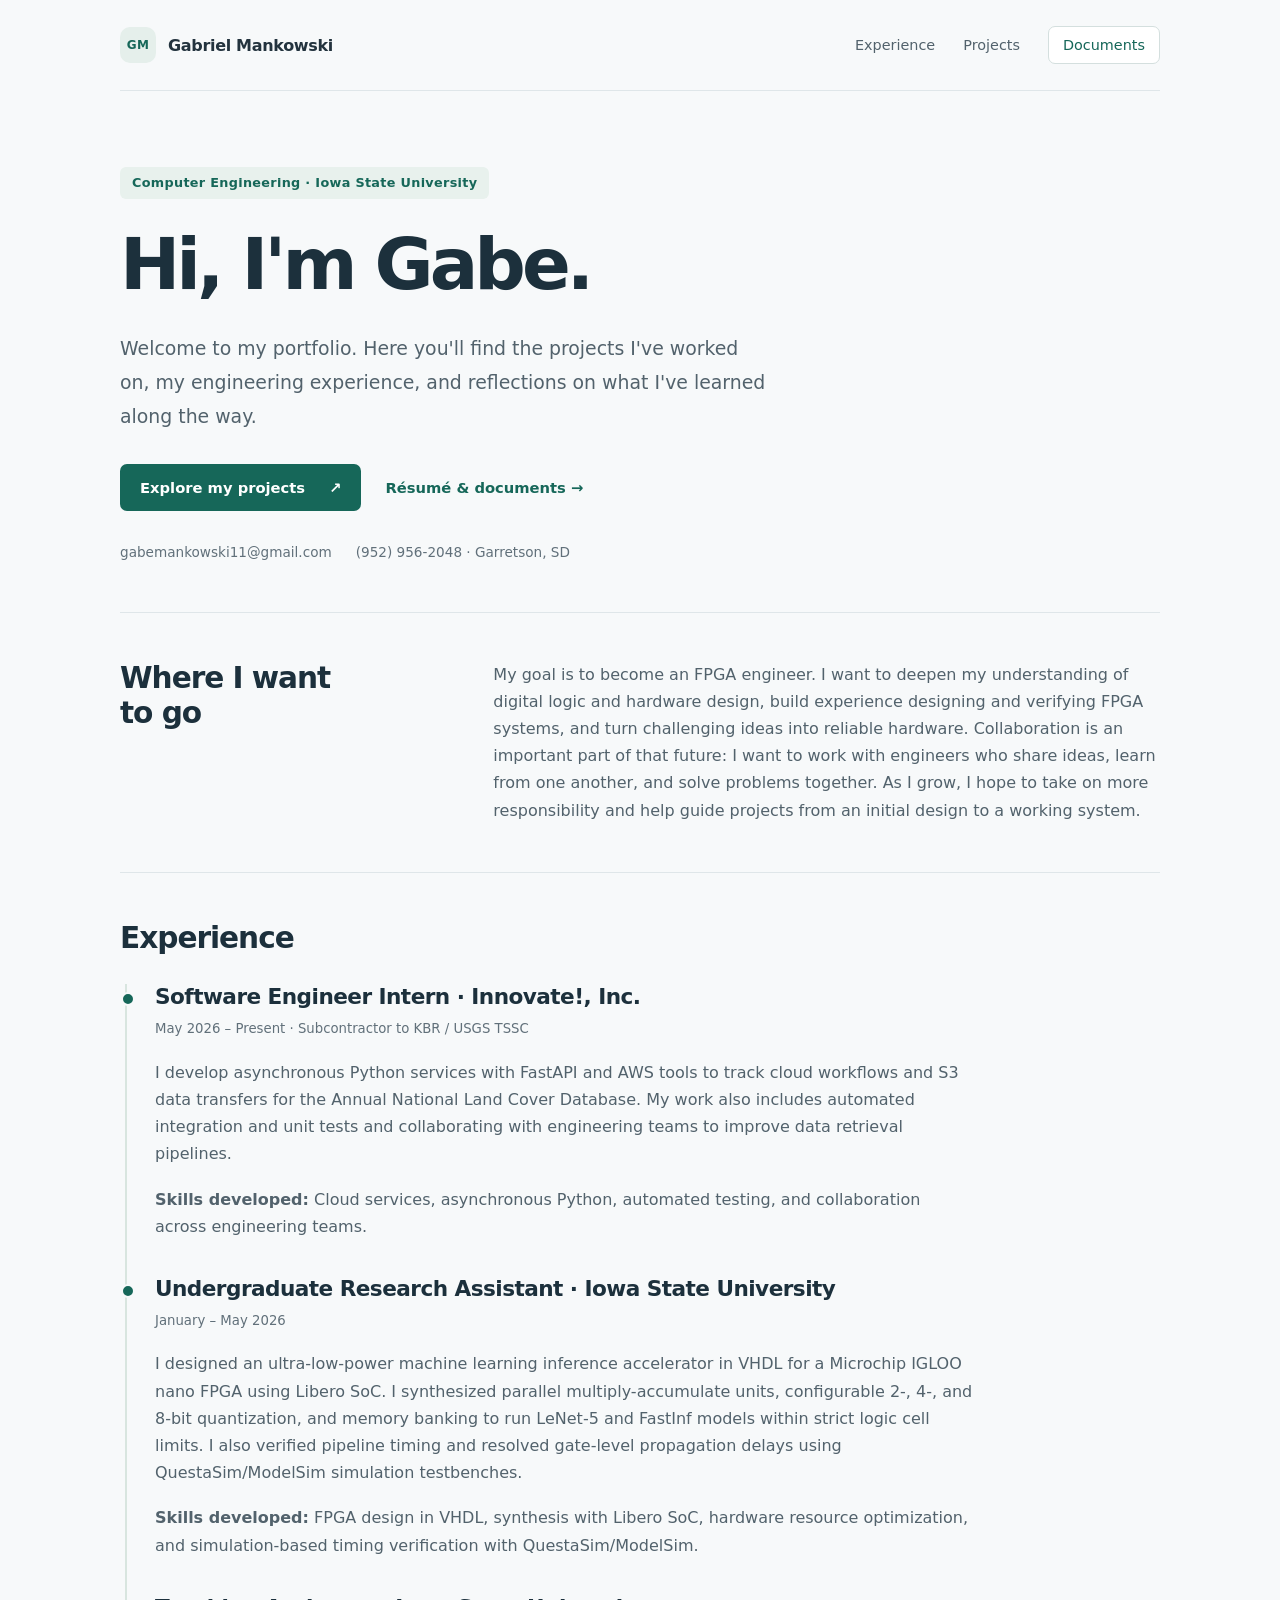
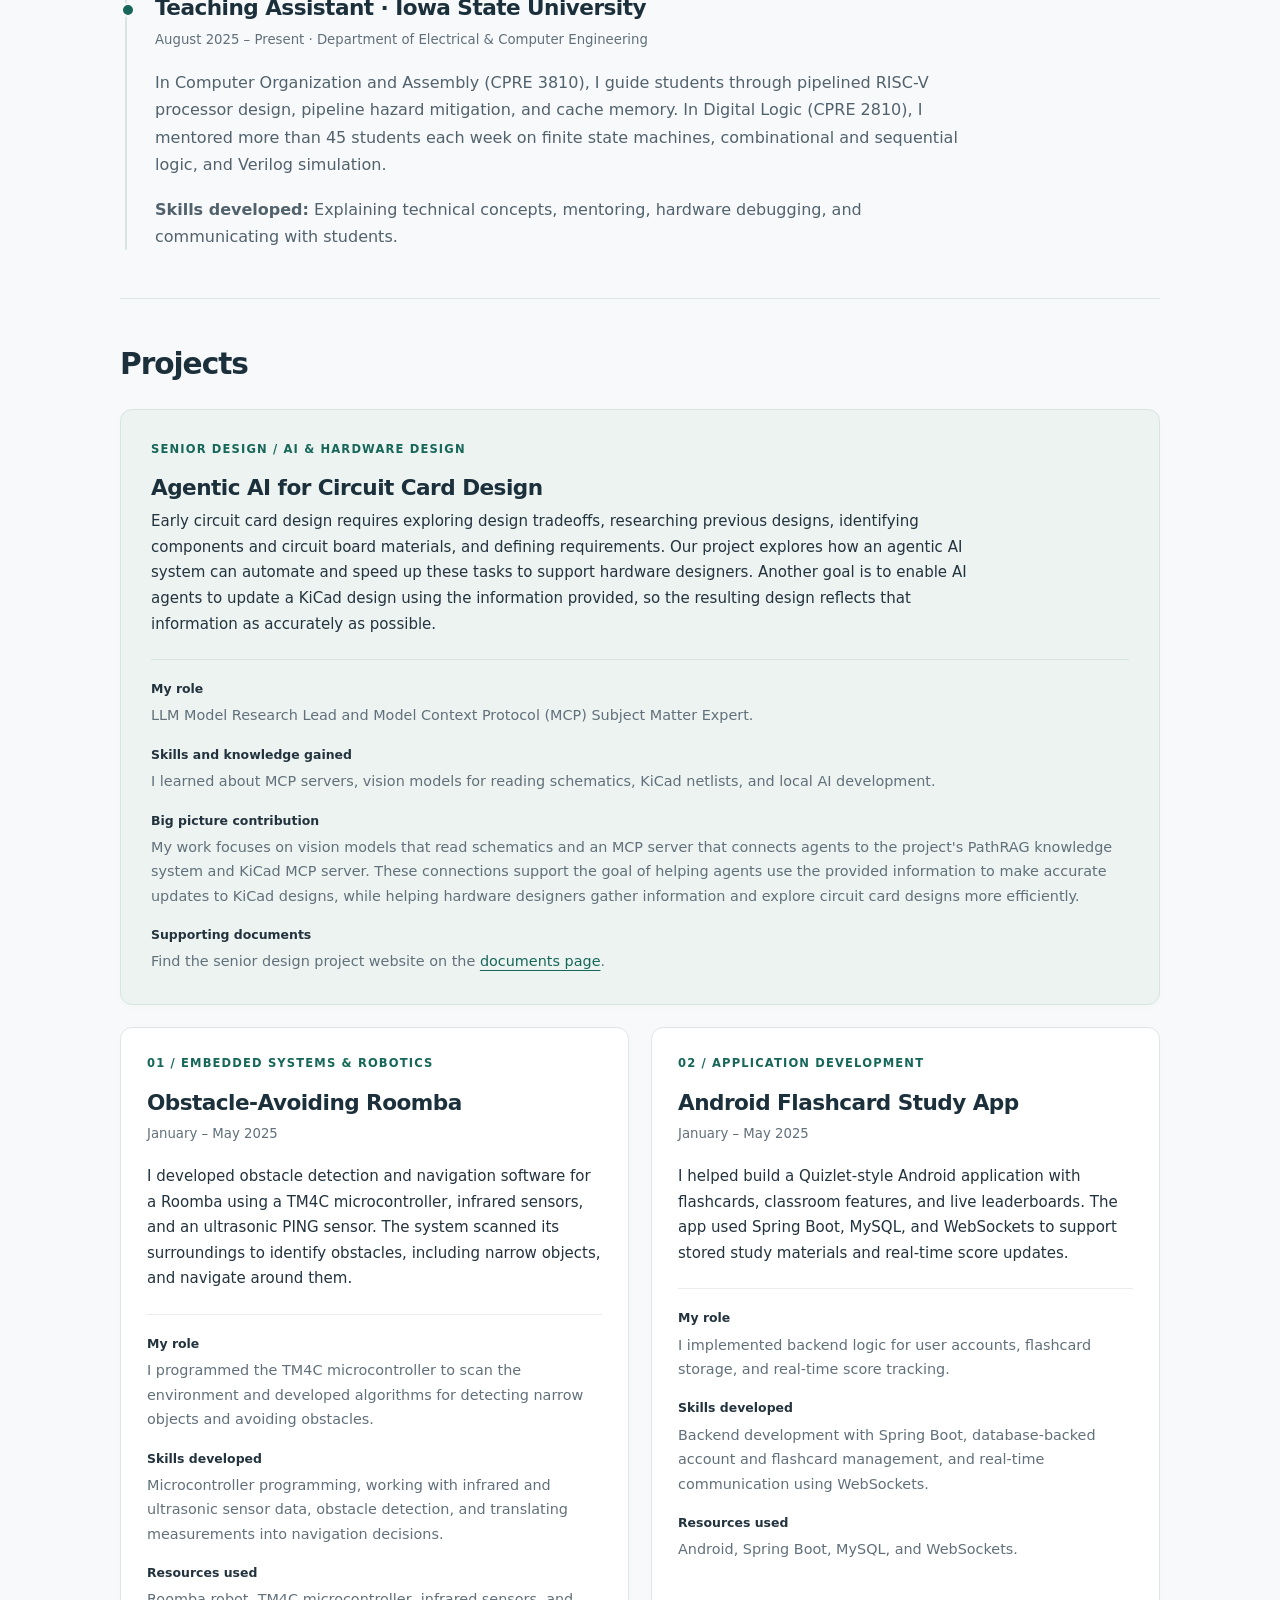
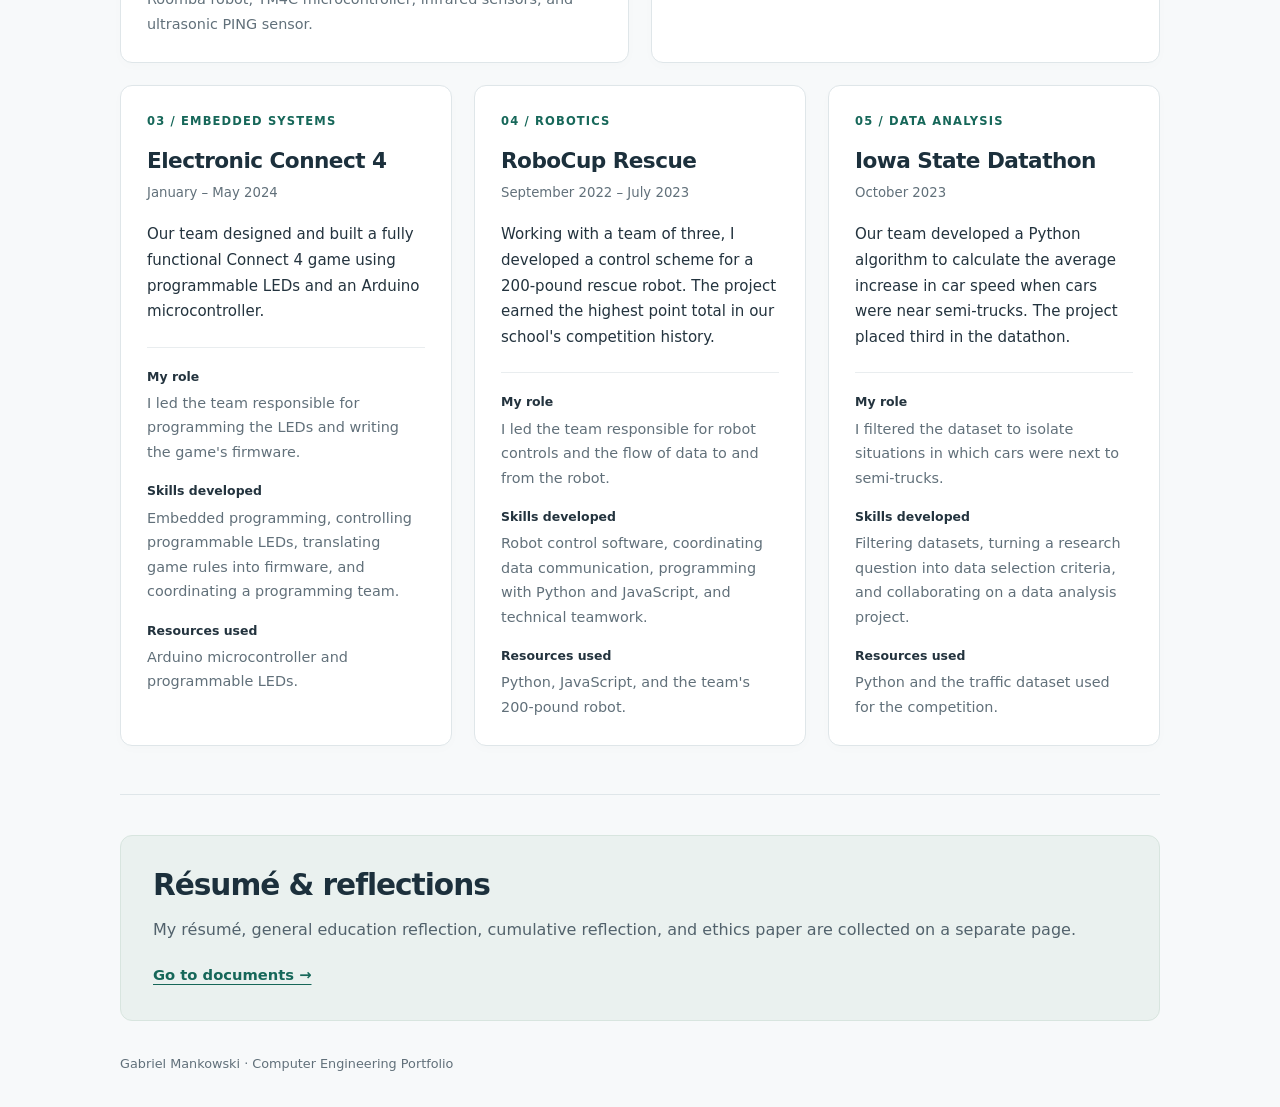
==== index.html @ 1ad12d98 "initial website" ====
<!doctype html>
<html lang="en">
<head>
  <meta charset="utf-8">
  <meta name="viewport" content="width=device-width, initial-scale=1">
  <meta name="description" content="Gabriel Mankowski's computer engineering portfolio: projects, experience, and reflections.">
  <title>Gabriel Mankowski | Portfolio</title>
  <link rel="stylesheet" href="styles.css">
</head>
<body>
  <a class="skip-link" href="#main">Skip to content</a>
  <header class="site-header">
    <a class="site-name" href="index.html">Gabriel Mankowski</a>
    <nav aria-label="Main navigation">
      <a href="#experience">Experience</a>
      <a href="#projects">Projects</a>
      <a href="documents.html">Documents</a>
    </nav>
  </header>
  <main id="main">
    <section class="intro" aria-labelledby="welcome">
      <p class="eyebrow">Computer Engineering · Iowa State University</p>
      <h1 id="welcome">Hi, I'm Gabe.</h1>
      <p class="lead">Welcome to my portfolio. Here you'll find the projects I've worked on, my engineering experience, and reflections on what I've learned along the way.</p>
      <div class="intro-actions">
        <a class="button" href="#projects">Explore my projects <span aria-hidden="true">↗</span></a>
        <a class="text-link" href="documents.html#resume">Résumé &amp; documents <span aria-hidden="true">→</span></a>
      </div>
      <p class="contact"><a href="mailto:gabemankowski11@gmail.com">gabemankowski11@gmail.com</a><span><a href="tel:+19529562048">(952) 956-2048</a> · Garretson, SD</span></p>
    </section>

    <section class="goals" aria-labelledby="goals">
      <h2 id="goals">Where I want to go</h2>
      <p>My goal is to become an FPGA engineer. I want to deepen my understanding of digital logic and hardware design, build experience designing and verifying FPGA systems, and turn challenging ideas into reliable hardware. Collaboration is an important part of that future: I want to work with engineers who share ideas, learn from one another, and solve problems together. As I grow, I hope to take on more responsibility and help guide projects from an initial design to a working system.</p>
    </section>

    <section id="experience" aria-labelledby="experience-heading">
      <h2 id="experience-heading">Experience</h2>
      <article>
        <h3>Software Engineer Intern · Innovate!, Inc.</h3>
        <p class="date">May 2026 – Present · Subcontractor to KBR / USGS TSSC</p>
        <p>I develop asynchronous Python services with FastAPI and AWS tools to track cloud workflows and S3 data transfers for the Annual National Land Cover Database. My work also includes automated integration and unit tests and collaborating with engineering teams to improve data retrieval pipelines.</p>
        <p><strong>Skills developed:</strong> Cloud services, asynchronous Python, automated testing, and collaboration across engineering teams.</p>
      </article>
      <article>
        <h3>Undergraduate Research Assistant · Iowa State University</h3>
        <p class="date">January – May 2026</p>
        <p>I designed an ultra-low-power machine learning inference accelerator in VHDL for a Microchip IGLOO nano FPGA using Libero SoC. I synthesized parallel multiply-accumulate units, configurable 2-, 4-, and 8-bit quantization, and memory banking to run LeNet-5 and FastInf models within strict logic cell limits. I also verified pipeline timing and resolved gate-level propagation delays using QuestaSim/ModelSim simulation testbenches.</p>
        <p><strong>Skills developed:</strong> FPGA design in VHDL, synthesis with Libero SoC, hardware resource optimization, and simulation-based timing verification with QuestaSim/ModelSim.</p>
      </article>
      <article>
        <h3>Teaching Assistant · Iowa State University</h3>
        <p class="date">August 2025 – Present · Department of Electrical &amp; Computer Engineering</p>
        <p>In Computer Organization and Assembly (CPRE 3810), I guide students through pipelined RISC-V processor design, pipeline hazard mitigation, and cache memory. In Digital Logic (CPRE 2810), I mentored more than 45 students each week on finite state machines, combinational and sequential logic, and Verilog simulation.</p>
        <p><strong>Skills developed:</strong> Explaining technical concepts, mentoring, hardware debugging, and communicating with students.</p>
      </article>
    </section>

    <section id="projects" aria-labelledby="project-heading">
      <h2 id="project-heading">Projects</h2>
      <article class="senior-design">
        <p class="project-label">Senior Design / AI &amp; hardware design</p>
        <h3>Agentic AI for Circuit Card Design</h3>
        <p>Early circuit card design requires exploring design tradeoffs, researching previous designs, identifying components and circuit board materials, and defining requirements. Our project explores how an agentic AI system can automate and speed up these tasks to support hardware designers. Another goal is to enable AI agents to update a KiCad design using the information provided, so the resulting design reflects that information as accurately as possible.</p>
        <dl>
          <dt>My role</dt>
          <dd>LLM Model Research Lead and Model Context Protocol (MCP) Subject Matter Expert.</dd>
          <dt>Skills and knowledge gained</dt>
          <dd>I learned about MCP servers, vision models for reading schematics, KiCad netlists, and local AI development.</dd>
          <dt>Big picture contribution</dt>
          <dd>My work focuses on vision models that read schematics and an MCP server that connects agents to the project's PathRAG knowledge system and KiCad MCP server. These connections support the goal of helping agents use the provided information to make accurate updates to KiCad designs, while helping hardware designers gather information and explore circuit card designs more efficiently.</dd>
          <dt>Supporting documents</dt>
          <dd>Find the senior design project website on the <a href="documents.html#senior-design">documents page</a>.</dd>
        </dl>
      </article>
      <article class="featured-project">
        <p class="project-label">01 / Embedded systems &amp; robotics</p>
        <h3>Obstacle-Avoiding Roomba</h3>
        <p class="date">January – May 2025</p>
        <p>I developed obstacle detection and navigation software for a Roomba using a TM4C microcontroller, infrared sensors, and an ultrasonic PING sensor. The system scanned its surroundings to identify obstacles, including narrow objects, and navigate around them.</p>
        <dl>
          <dt>My role</dt>
          <dd>I programmed the TM4C microcontroller to scan the environment and developed algorithms for detecting narrow objects and avoiding obstacles.</dd>
          <dt>Skills developed</dt>
          <dd>Microcontroller programming, working with infrared and ultrasonic sensor data, obstacle detection, and translating measurements into navigation decisions.</dd>
          <dt>Resources used</dt>
          <dd>Roomba robot, TM4C microcontroller, infrared sensors, and ultrasonic PING sensor.</dd>
        </dl>
      </article>
      <article class="featured-project">
        <p class="project-label">02 / Application development</p>
        <h3>Android Flashcard Study App</h3>
        <p class="date">January – May 2025</p>
        <p>I helped build a Quizlet-style Android application with flashcards, classroom features, and live leaderboards. The app used Spring Boot, MySQL, and WebSockets to support stored study materials and real-time score updates.</p>
        <dl>
          <dt>My role</dt>
          <dd>I implemented backend logic for user accounts, flashcard storage, and real-time score tracking.</dd>
          <dt>Skills developed</dt>
          <dd>Backend development with Spring Boot, database-backed account and flashcard management, and real-time communication using WebSockets.</dd>
          <dt>Resources used</dt>
          <dd>Android, Spring Boot, MySQL, and WebSockets.</dd>
        </dl>
      </article>
      <article>
        <p class="project-label">03 / Embedded systems</p>
        <h3>Electronic Connect 4</h3>
        <p class="date">January – May 2024</p>
        <p>Our team designed and built a fully functional Connect 4 game using programmable LEDs and an Arduino microcontroller.</p>
        <dl>
          <dt>My role</dt>
          <dd>I led the team responsible for programming the LEDs and writing the game's firmware.</dd>
          <dt>Skills developed</dt>
          <dd>Embedded programming, controlling programmable LEDs, translating game rules into firmware, and coordinating a programming team.</dd>
          <dt>Resources used</dt>
          <dd>Arduino microcontroller and programmable LEDs.</dd>
        </dl>
      </article>
      <article>
        <p class="project-label">04 / Robotics</p>
        <h3>RoboCup Rescue</h3>
        <p class="date">September 2022 – July 2023</p>
        <p>Working with a team of three, I developed a control scheme for a 200-pound rescue robot. The project earned the highest point total in our school's competition history.</p>
        <dl>
          <dt>My role</dt>
          <dd>I led the team responsible for robot controls and the flow of data to and from the robot.</dd>
          <dt>Skills developed</dt>
          <dd>Robot control software, coordinating data communication, programming with Python and JavaScript, and technical teamwork.</dd>
          <dt>Resources used</dt>
          <dd>Python, JavaScript, and the team's 200-pound robot.</dd>
        </dl>
      </article>
      <article>
        <p class="project-label">05 / Data analysis</p>
        <h3>Iowa State Datathon</h3>
        <p class="date">October 2023</p>
        <p>Our team developed a Python algorithm to calculate the average increase in car speed when cars were near semi-trucks. The project placed third in the datathon.</p>
        <dl>
          <dt>My role</dt>
          <dd>I filtered the dataset to isolate situations in which cars were next to semi-trucks.</dd>
          <dt>Skills developed</dt>
          <dd>Filtering datasets, turning a research question into data selection criteria, and collaborating on a data analysis project.</dd>
          <dt>Resources used</dt>
          <dd>Python and the traffic dataset used for the competition.</dd>
        </dl>
      </article>
    </section>

    <section class="documents-callout" aria-labelledby="documents-heading">
      <h2 id="documents-heading">Résumé &amp; reflections</h2>
      <p>My résumé, general education reflection, cumulative reflection, and ethics paper are collected on a separate page.</p>
      <a href="documents.html">Go to documents →</a>
    </section>
  </main>
  <footer>Gabriel Mankowski · Computer Engineering Portfolio</footer>
</body>
</html>
---- styles.css ----
:root {
  color-scheme: light;
  font-family: "Segoe UI", system-ui, -apple-system, BlinkMacSystemFont, sans-serif;
  color: #23333e;
  background: #f7f9fa;
  line-height: 1.7;
  --accent: #166759;
  --muted: #61707a;
  --border: #dfe6e9;
}
* { box-sizing: border-box; }
body { margin: 0; }
a { color: var(--accent); text-underline-offset: 4px; }
a:hover { color: #0b463b; }
a:focus-visible { outline: 3px solid #278b79; outline-offset: 5px; }
.site-header, main, footer { width: min(100% - 64px, 1040px); margin-inline: auto; }
.site-header { display: flex; justify-content: space-between; align-items: center; gap: 24px; padding-block: 26px; border-bottom: 1px solid var(--border); }
.site-name { display: inline-flex; align-items: center; gap: 12px; color: #23333e; font-weight: 650; text-decoration: none; letter-spacing: -.02em; }
.site-name::before { content: "GM"; display: grid; place-items: center; width: 36px; height: 36px; border-radius: 10px; background: #e5efeb; color: var(--accent); font-size: .75rem; font-weight: 750; letter-spacing: .02em; }
nav { display: flex; align-items: center; flex-wrap: wrap; gap: 28px; font-size: .9rem; }
nav a { color: #52626c; text-decoration: none; }
nav a:last-child { border: 1px solid #d4dfde; border-radius: 7px; padding: 6px 14px; color: var(--accent); background: #fff; }
nav a:hover, nav a[aria-current="page"] { color: var(--accent); text-decoration: underline; }
section { padding-block: 48px; border-bottom: 1px solid var(--border); scroll-margin-top: 28px; }
.intro { padding-block: 76px 48px; }
h1, h2, h3 { line-height: 1.2; font-weight: 650; color: #1c303c; }
h1 { font-size: clamp(2.6rem, 6.5vw, 4.5rem); margin: 22px 0 24px; letter-spacing: -.055em; }
h2 { font-size: 1.85rem; margin: 0 0 28px; letter-spacing: -.035em; }
h3 { font-size: 1.35rem; margin: 0 0 8px; letter-spacing: -.025em; }
p { margin: 0 0 18px; }
p:last-child { margin-bottom: 0; }
.eyebrow { display: inline-block; color: var(--accent); background: #e8f1ed; padding: 5px 12px; border-radius: 6px; font-size: .8rem; font-weight: 600; letter-spacing: .025em; margin: 0; }
.lead { font-size: 1.18rem; max-width: 650px; line-height: 1.8; color: #52626c; }
.intro-actions { display: flex; align-items: center; flex-wrap: wrap; gap: 24px; margin-block: 30px; }
.button { display: inline-flex; align-items: center; gap: 24px; padding: 11px 20px; background: var(--accent); color: #fff; border-radius: 7px; text-decoration: none; font-size: .92rem; font-weight: 600; }
.button:hover { background: #0b463b; color: #fff; }
.text-link { font-size: .92rem; font-weight: 600; text-decoration: none; }
.text-link:hover { text-decoration: underline; }
.contact { display: flex; flex-wrap: wrap; gap: 8px 24px; color: var(--muted); font-size: .85rem; }
.contact a { color: var(--muted); text-decoration: none; }
.contact a:hover { text-decoration: underline; }
.goals { display: grid; grid-template-columns: 1fr 2fr; gap: 40px; }
.goals h2 { max-width: 220px; }
.goals p { margin: 0; color: #52626c; }
#projects { display: grid; grid-template-columns: repeat(2, minmax(0, 1fr)); gap: 22px; }
#projects > h2 { grid-column: 1 / -1; margin-bottom: 4px; }
#projects article { padding: 30px; background: #fff; border: 1px solid var(--border); border-radius: 12px; box-shadow: 0 3px 12px #23333e04; }
#projects .senior-design { grid-column: 1 / -1; background: #edf3f1; border-color: #d8e5df; padding: 30px; }
.senior-design > p:not(.project-label) { max-width: 850px; }
.senior-design dl { border-color: #d8e5df; }
.project-label { font-size: .72rem; font-weight: 700; text-transform: uppercase; letter-spacing: .1em; color: var(--accent); margin-bottom: 16px; }
.date, .note, .file-type { color: var(--muted); font-size: .83rem; }
#projects article > p:not(.project-label):not(.date):not(.note) { font-size: .94rem; }
dl { margin: 22px 0 0; padding-top: 18px; border-top: 1px solid #e9edef; font-size: .9rem; }
dt { color: #23333e; font-size: .78rem; font-weight: 700; margin-top: 16px; }
dt:first-child { margin-top: 0; }
dd { color: #61707a; margin: 4px 0 0; }
#experience article { position: relative; border-left: 2px solid #d8e5df; margin-left: 5px; padding: 0 0 36px 28px; }
#experience article::before { content: ""; position: absolute; width: 10px; height: 10px; border-radius: 50%; top: 8px; left: -6px; background: var(--accent); border: 2px solid #f7f9fa; }
#experience article:last-child { padding-bottom: 0; }
#experience article p { max-width: 820px; color: #52626c; }
#experience article .date { color: var(--muted); }
.documents-callout { background: #eaf1ef; border: 1px solid #d8e5df; border-radius: 12px; margin-top: 40px; padding: 32px; }
.documents-callout h2 { margin-bottom: 12px; }
.documents-callout p { color: #52626c; }
.documents-callout > a { font-weight: 600; font-size: .92rem; }
.document-list { display: grid; grid-template-columns: repeat(2, minmax(0, 1fr)); gap: 20px; border: 0; padding-block: 36px 12px; }
.document-list article { background: #fff; border: 1px solid var(--border); border-radius: 12px; padding: 28px; scroll-margin-top: 20px; }
.document-list h2 { font-size: 1.2rem; margin-bottom: 14px; }
.document-list p { color: var(--muted); font-size: .94rem; }
.document-list a { font-size: .9rem; }
.back-link { margin-block: 28px; font-size: .9rem; }
footer { padding-block: 32px; color: var(--muted); font-size: .8rem; }
.skip-link { position: absolute; top: -100px; left: 20px; padding: 10px 15px; background: white; z-index: 1; }
.skip-link:focus { top: 10px; }
@media (min-width: 1000px) {
  #projects { grid-template-columns: repeat(6, minmax(0, 1fr)); }
  #projects article { grid-column: span 2; padding: 26px; }
  #projects .featured-project { grid-column: span 3; }
}
@media (max-width: 700px) {
  .site-header, main, footer { width: min(100% - 40px, 1040px); }
  .site-header { align-items: flex-start; flex-direction: column; gap: 18px; padding-block: 20px; }
  nav { gap: 24px; }
  .intro { padding-block: 48px 32px; }
  .eyebrow { font-size: .72rem; }
  .lead { font-size: 1.05rem; }
  section { padding-block: 32px; }
  .goals { grid-template-columns: 1fr; gap: 0; }
  .goals h2 { max-width: none; margin-bottom: 18px; }
  #projects, .document-list { grid-template-columns: 1fr; }
  #projects article, #projects .senior-design, .document-list article { padding: 24px; }
  h2 { font-size: 1.6rem; }
  .documents-callout { padding: 24px; margin-top: 30px; }
}
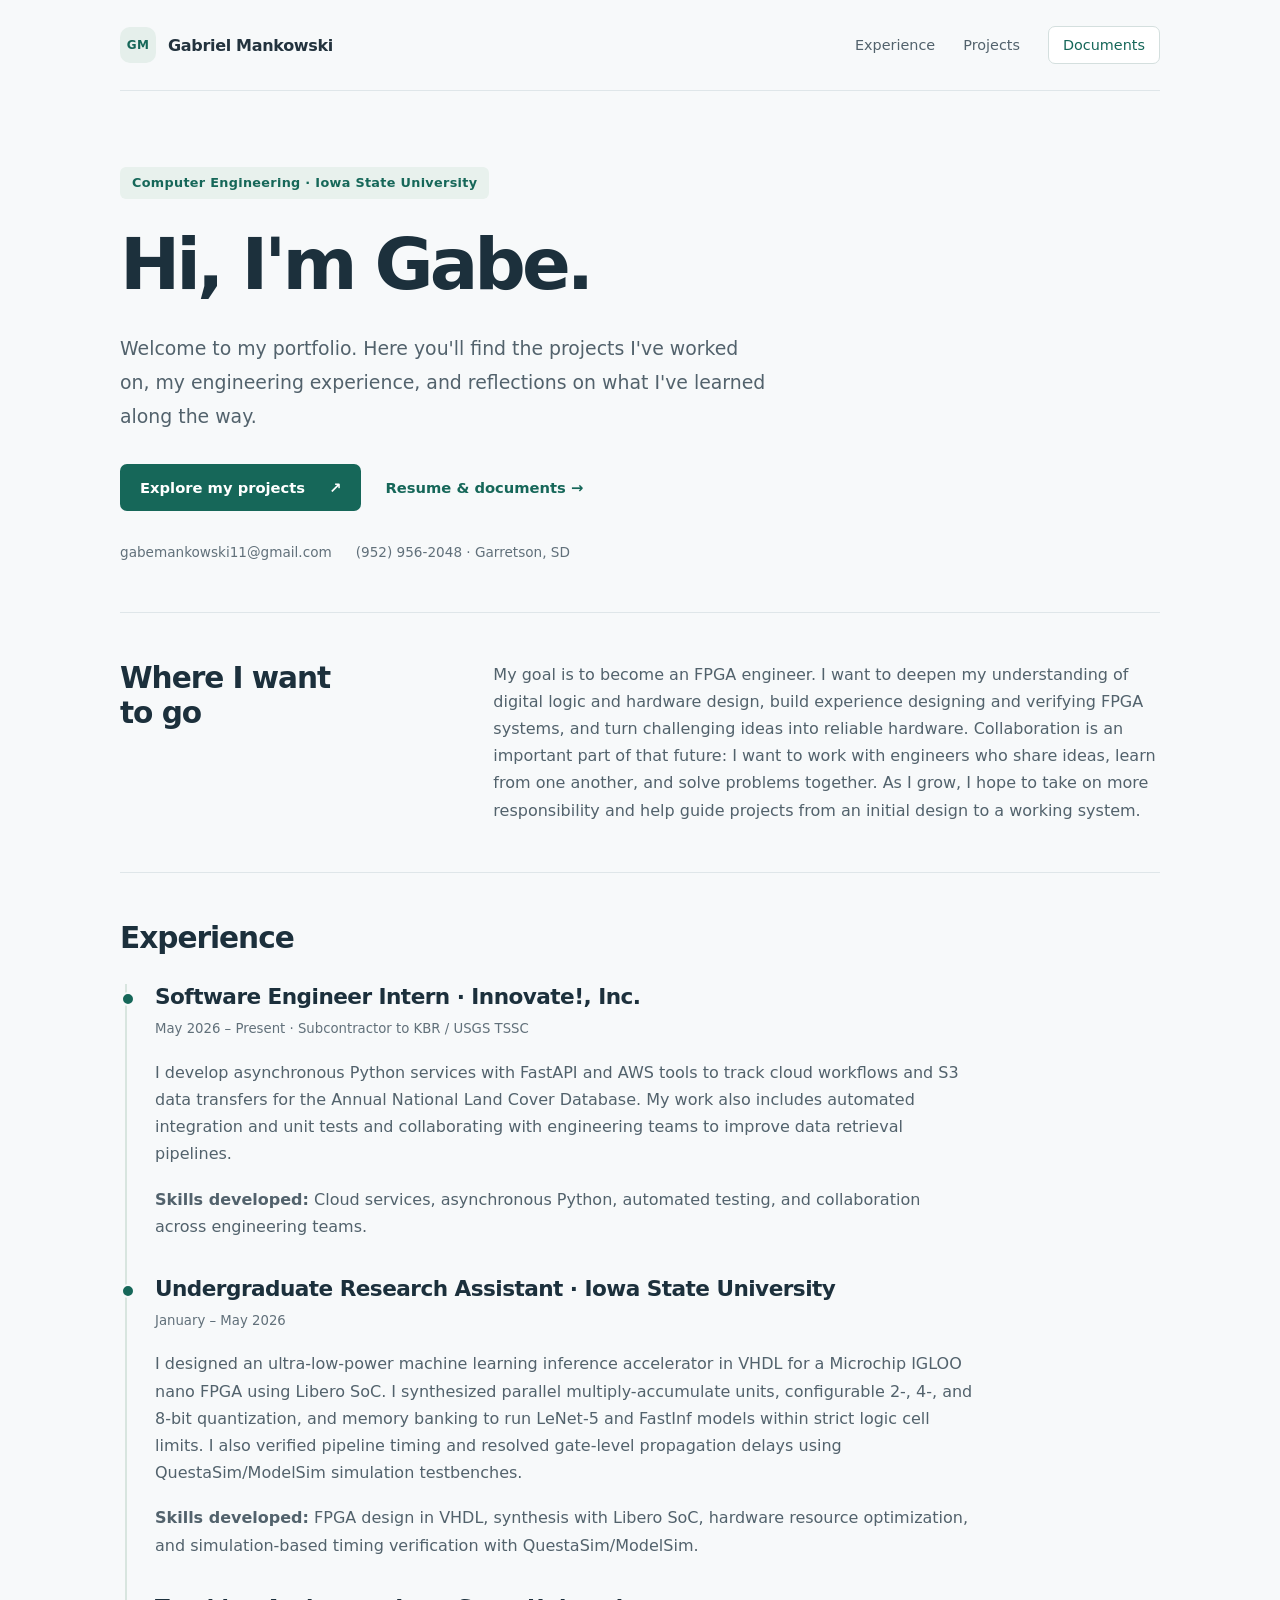
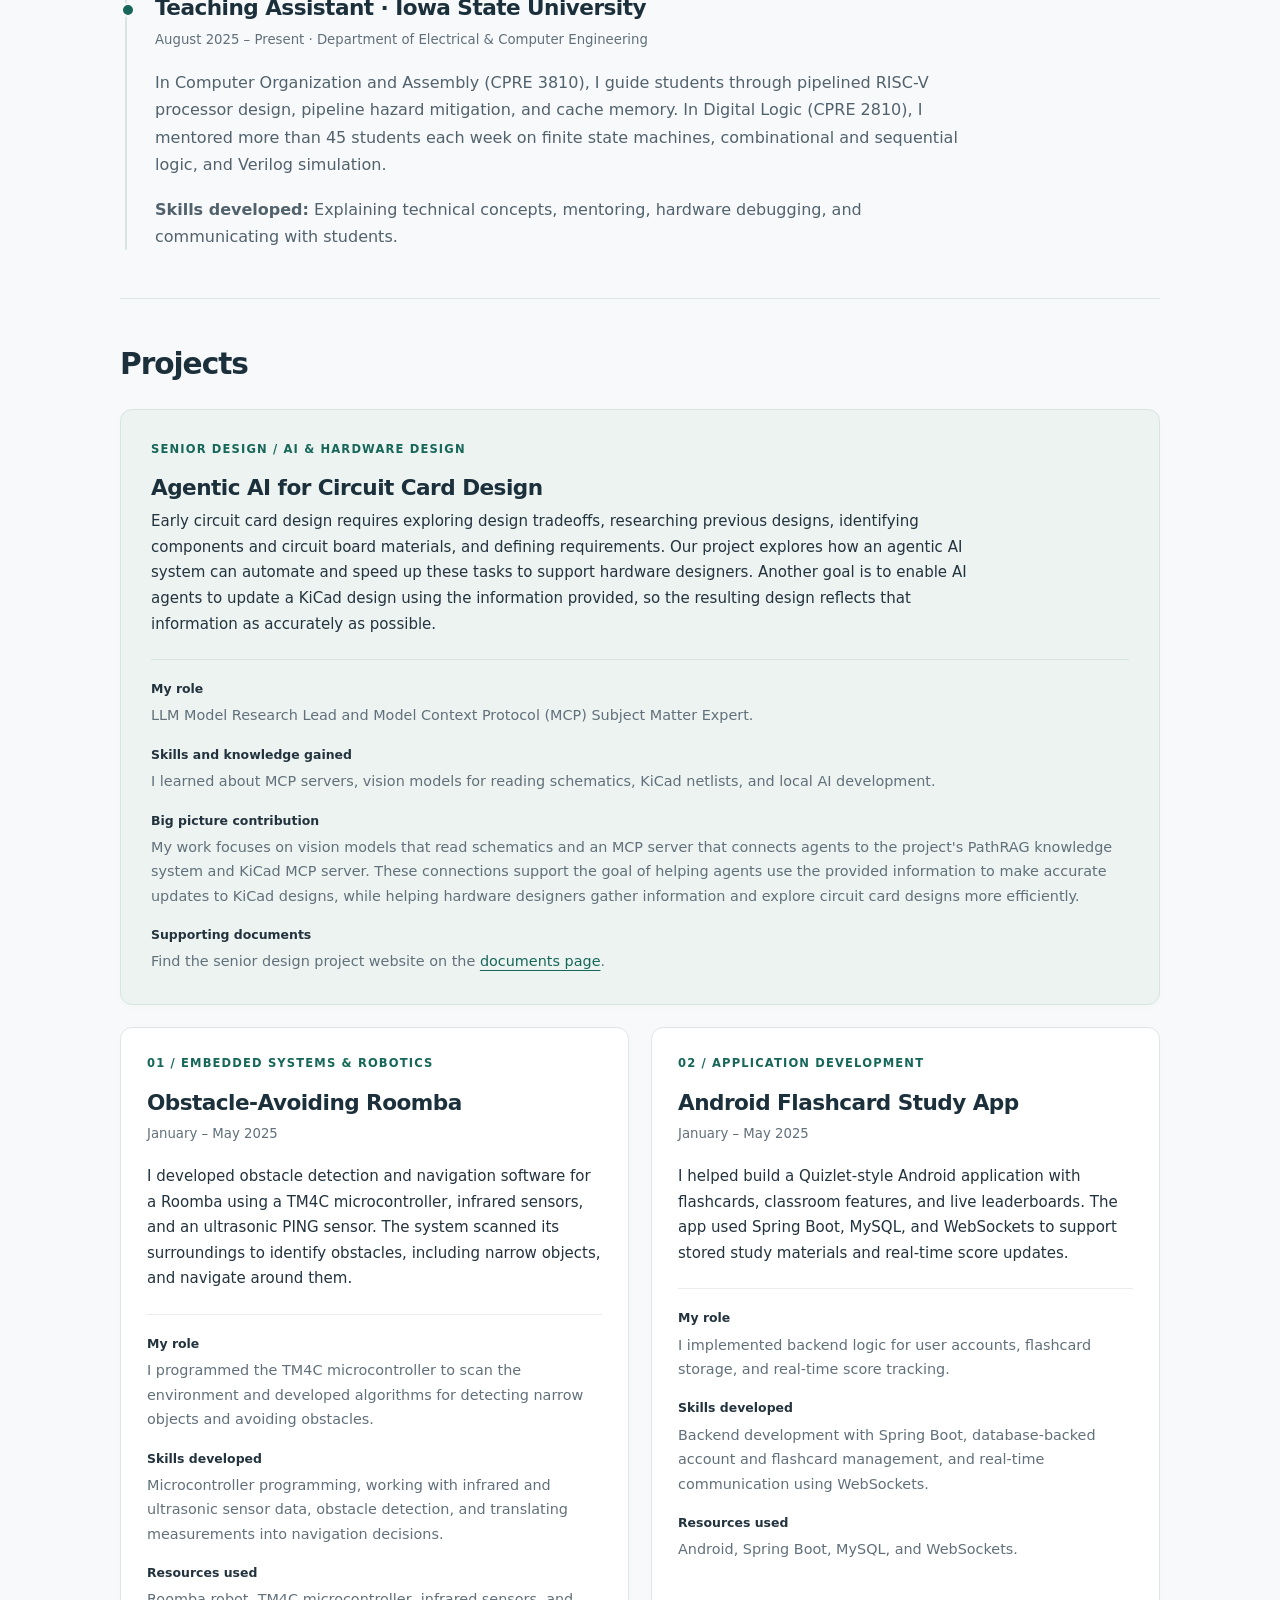
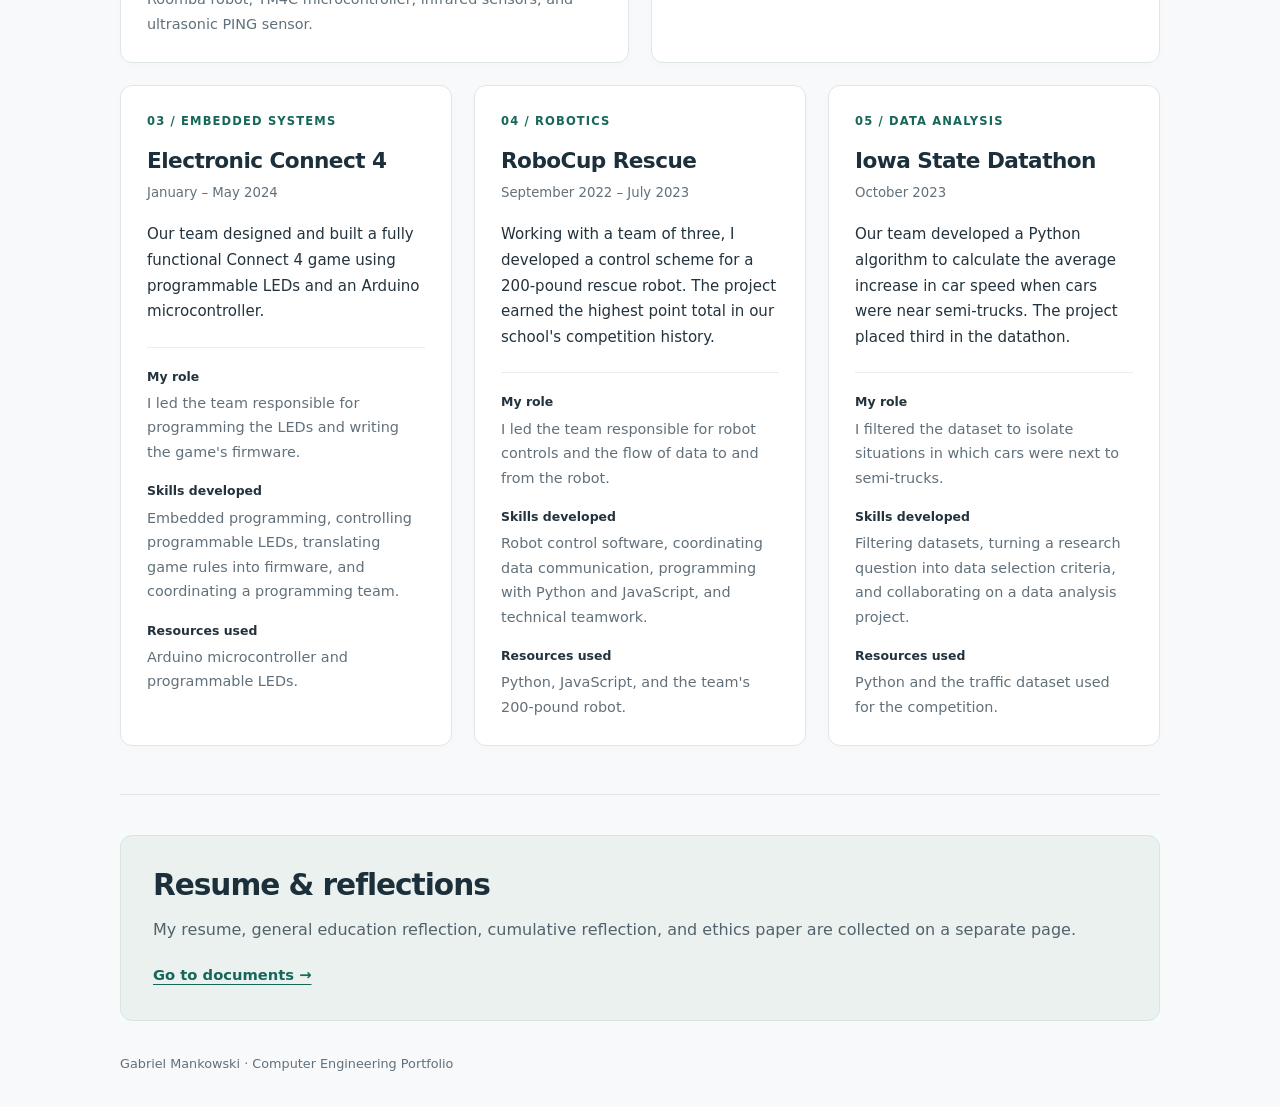
==== commit d12fa742: "updated text" ====
--- a/index.html
+++ b/index.html
@@ -24,7 +24,7 @@
       <p class="lead">Welcome to my portfolio. Here you'll find the projects I've worked on, my engineering experience, and reflections on what I've learned along the way.</p>
       <div class="intro-actions">
         <a class="button" href="#projects">Explore my projects <span aria-hidden="true">↗</span></a>
-        <a class="text-link" href="documents.html#resume">Résumé &amp; documents <span aria-hidden="true">→</span></a>
+        <a class="text-link" href="documents.html#resume">Resume &amp; documents <span aria-hidden="true">→</span></a>
       </div>
       <p class="contact"><a href="mailto:gabemankowski11@gmail.com">gabemankowski11@gmail.com</a><span><a href="tel:+19529562048">(952) 956-2048</a> · Garretson, SD</span></p>
     </section>
@@ -146,8 +146,8 @@
     </section>
 
     <section class="documents-callout" aria-labelledby="documents-heading">
-      <h2 id="documents-heading">Résumé &amp; reflections</h2>
-      <p>My résumé, general education reflection, cumulative reflection, and ethics paper are collected on a separate page.</p>
+      <h2 id="documents-heading">Resume &amp; reflections</h2>
+      <p>My resume, general education reflection, cumulative reflection, and ethics paper are collected on a separate page.</p>
       <a href="documents.html">Go to documents →</a>
     </section>
   </main>
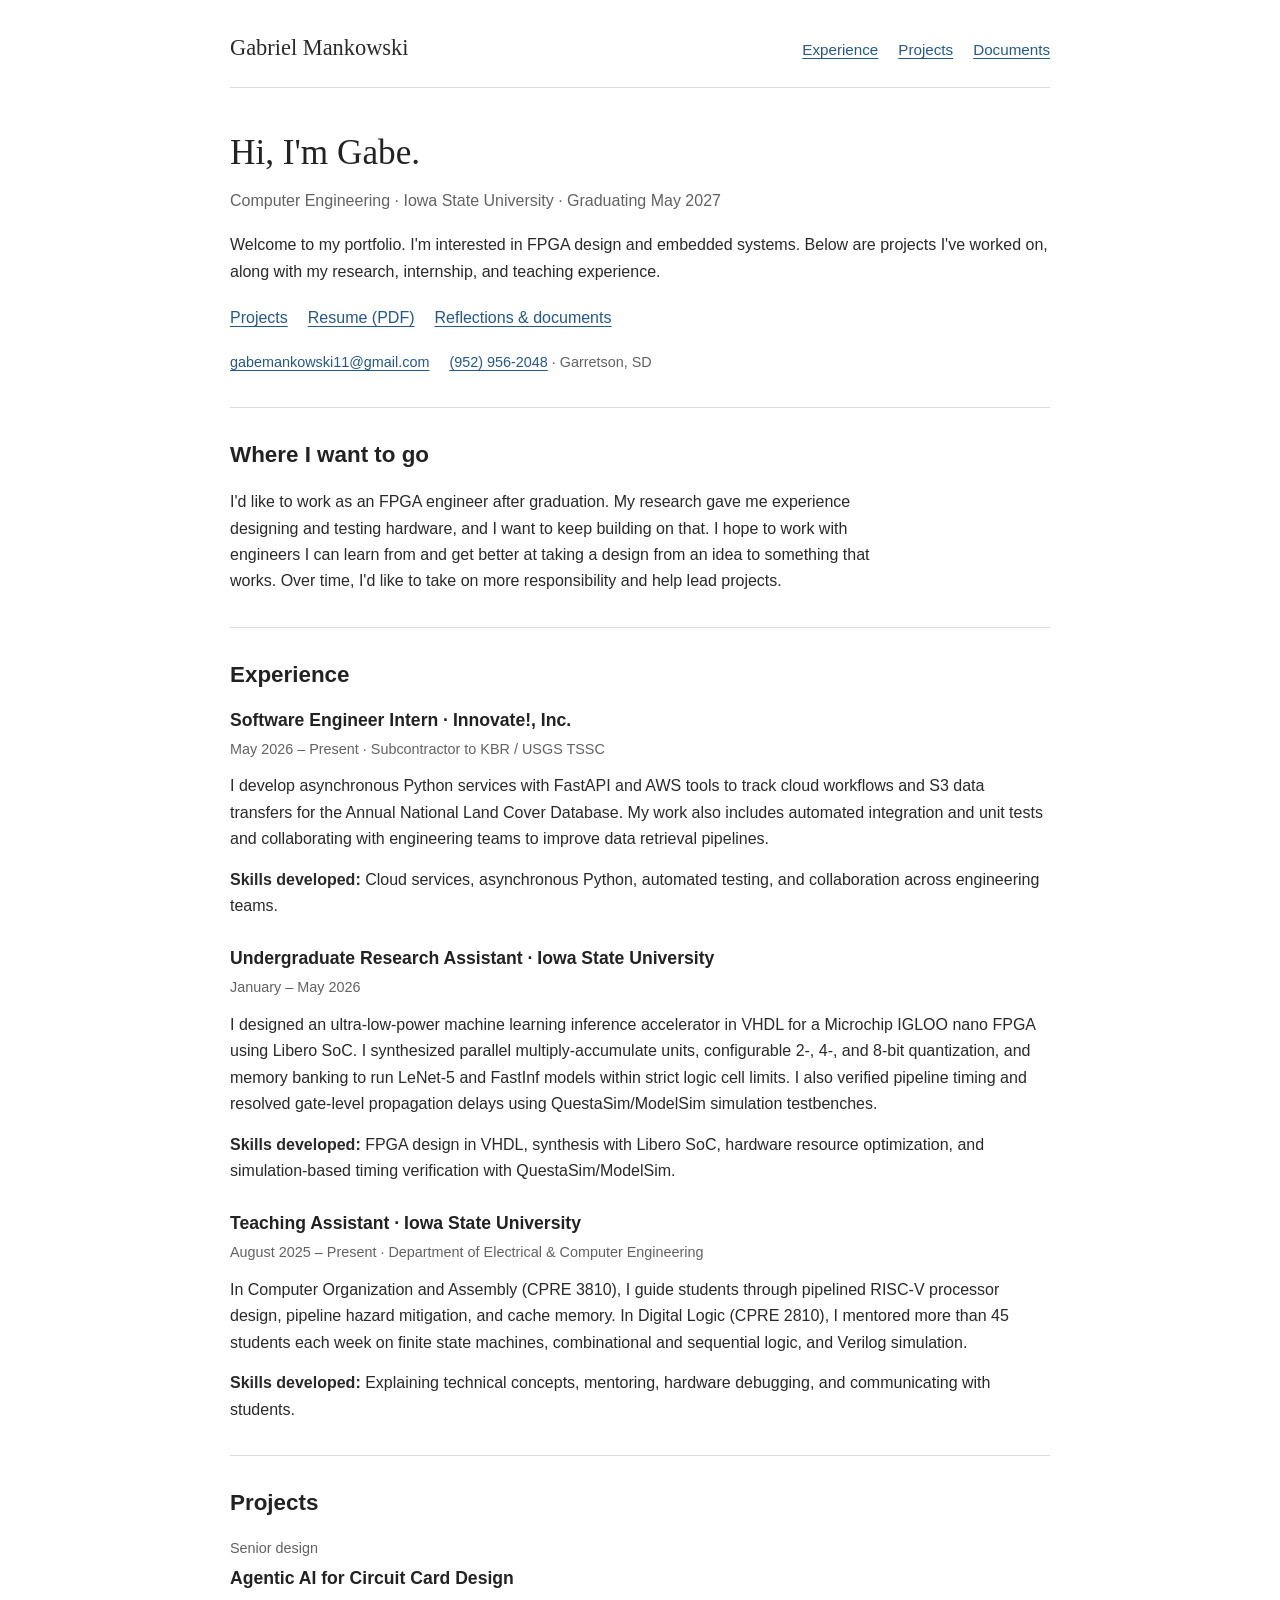
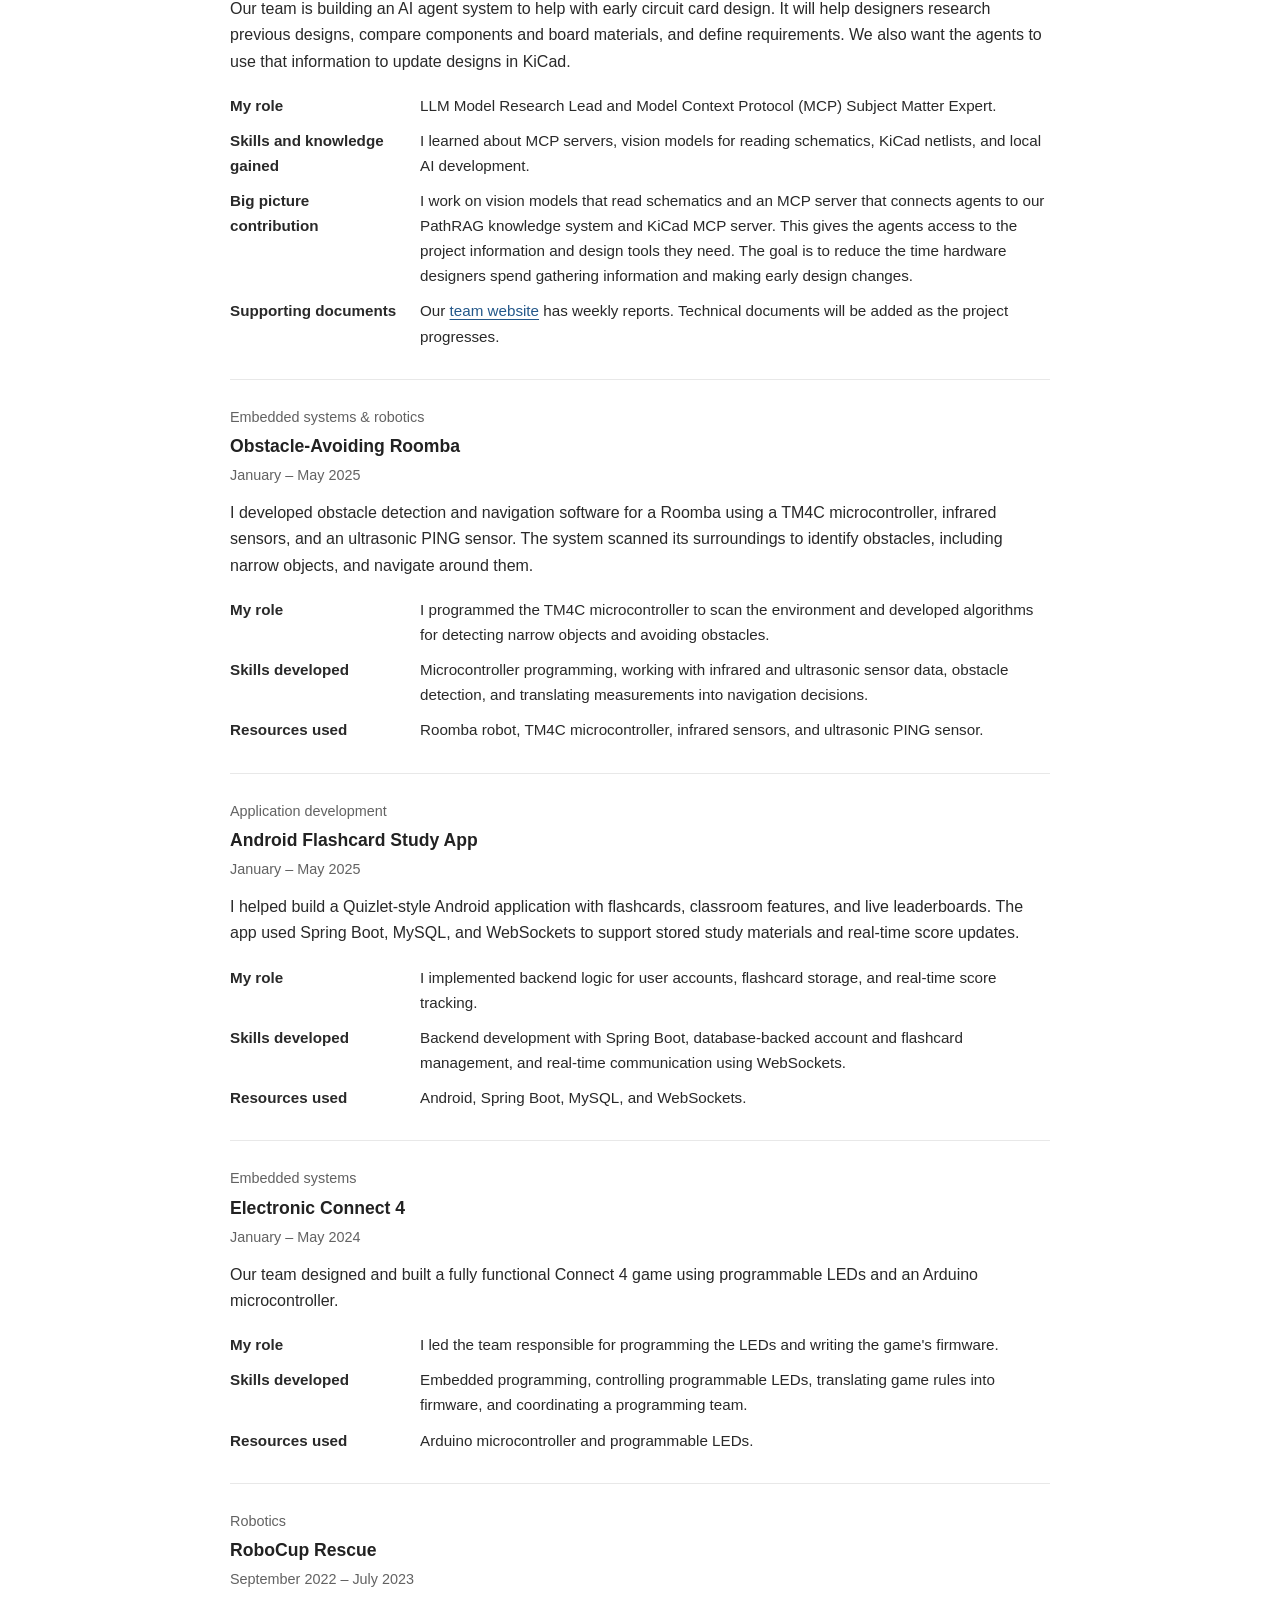
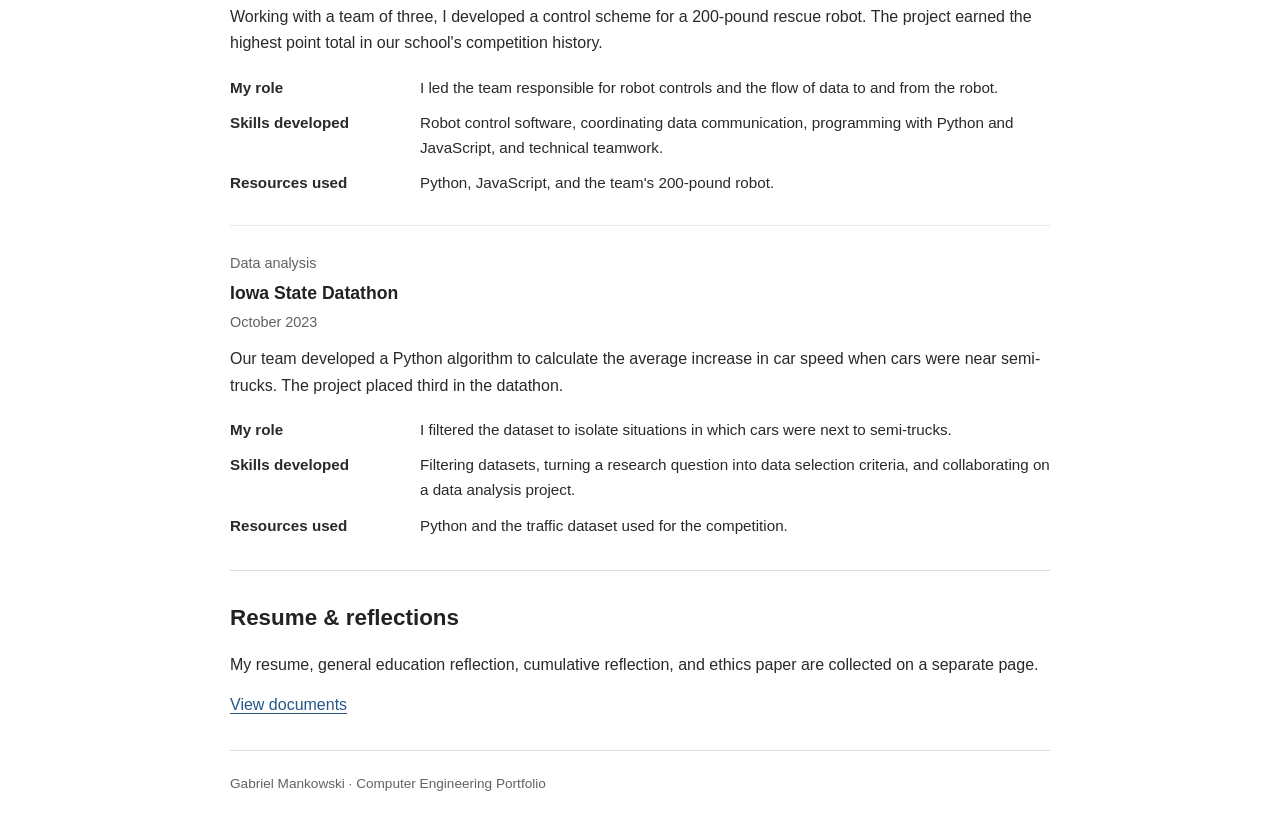
==== commit 4f4a51c7: "updated design" ====
--- a/index.html
+++ b/index.html
@@ -19,19 +19,20 @@
   </header>
   <main id="main">
     <section class="intro" aria-labelledby="welcome">
-      <p class="eyebrow">Computer Engineering · Iowa State University</p>
       <h1 id="welcome">Hi, I'm Gabe.</h1>
-      <p class="lead">Welcome to my portfolio. Here you'll find the projects I've worked on, my engineering experience, and reflections on what I've learned along the way.</p>
-      <div class="intro-actions">
-        <a class="button" href="#projects">Explore my projects <span aria-hidden="true">↗</span></a>
-        <a class="text-link" href="documents.html#resume">Resume &amp; documents <span aria-hidden="true">→</span></a>
+      <p class="education">Computer Engineering · Iowa State University · Graduating May 2027</p>
+      <p>Welcome to my portfolio. I'm interested in FPGA design and embedded systems. Below are projects I've worked on, along with my research, internship, and teaching experience.</p>
+      <div class="intro-links">
+        <a href="#projects">Projects</a>
+        <a href="documents/Gabe%20Mankowski%20Resume.pdf">Resume (PDF)</a>
+        <a href="documents.html">Reflections &amp; documents</a>
       </div>
       <p class="contact"><a href="mailto:gabemankowski11@gmail.com">gabemankowski11@gmail.com</a><span><a href="tel:+19529562048">(952) 956-2048</a> · Garretson, SD</span></p>
     </section>
 
     <section class="goals" aria-labelledby="goals">
       <h2 id="goals">Where I want to go</h2>
-      <p>My goal is to become an FPGA engineer. I want to deepen my understanding of digital logic and hardware design, build experience designing and verifying FPGA systems, and turn challenging ideas into reliable hardware. Collaboration is an important part of that future: I want to work with engineers who share ideas, learn from one another, and solve problems together. As I grow, I hope to take on more responsibility and help guide projects from an initial design to a working system.</p>
+      <p>I'd like to work as an FPGA engineer after graduation. My research gave me experience designing and testing hardware, and I want to keep building on that. I hope to work with engineers I can learn from and get better at taking a design from an idea to something that works. Over time, I'd like to take on more responsibility and help lead projects.</p>
     </section>
 
     <section id="experience" aria-labelledby="experience-heading">
@@ -58,23 +59,23 @@
 
     <section id="projects" aria-labelledby="project-heading">
       <h2 id="project-heading">Projects</h2>
-      <article class="senior-design">
-        <p class="project-label">Senior Design / AI &amp; hardware design</p>
+      <article>
+        <p class="project-label">Senior design</p>
         <h3>Agentic AI for Circuit Card Design</h3>
-        <p>Early circuit card design requires exploring design tradeoffs, researching previous designs, identifying components and circuit board materials, and defining requirements. Our project explores how an agentic AI system can automate and speed up these tasks to support hardware designers. Another goal is to enable AI agents to update a KiCad design using the information provided, so the resulting design reflects that information as accurately as possible.</p>
+        <p>Our team is building an AI agent system to help with early circuit card design. It will help designers research previous designs, compare components and board materials, and define requirements. We also want the agents to use that information to update designs in KiCad.</p>
         <dl>
           <dt>My role</dt>
           <dd>LLM Model Research Lead and Model Context Protocol (MCP) Subject Matter Expert.</dd>
           <dt>Skills and knowledge gained</dt>
           <dd>I learned about MCP servers, vision models for reading schematics, KiCad netlists, and local AI development.</dd>
           <dt>Big picture contribution</dt>
-          <dd>My work focuses on vision models that read schematics and an MCP server that connects agents to the project's PathRAG knowledge system and KiCad MCP server. These connections support the goal of helping agents use the provided information to make accurate updates to KiCad designs, while helping hardware designers gather information and explore circuit card designs more efficiently.</dd>
+          <dd>I work on vision models that read schematics and an MCP server that connects agents to our PathRAG knowledge system and KiCad MCP server. This gives the agents access to the project information and design tools they need. The goal is to reduce the time hardware designers spend gathering information and making early design changes.</dd>
           <dt>Supporting documents</dt>
-          <dd>Find the senior design project website on the <a href="documents.html#senior-design">documents page</a>.</dd>
+          <dd>Our <a href="https://sdmay27-16.sd.ece.iastate.edu/">team website</a> has weekly reports. Technical documents will be added as the project progresses.</dd>
         </dl>
       </article>
-      <article class="featured-project">
-        <p class="project-label">01 / Embedded systems &amp; robotics</p>
+      <article>
+        <p class="project-label">Embedded systems &amp; robotics</p>
         <h3>Obstacle-Avoiding Roomba</h3>
         <p class="date">January – May 2025</p>
         <p>I developed obstacle detection and navigation software for a Roomba using a TM4C microcontroller, infrared sensors, and an ultrasonic PING sensor. The system scanned its surroundings to identify obstacles, including narrow objects, and navigate around them.</p>
@@ -87,8 +88,8 @@
           <dd>Roomba robot, TM4C microcontroller, infrared sensors, and ultrasonic PING sensor.</dd>
         </dl>
       </article>
-      <article class="featured-project">
-        <p class="project-label">02 / Application development</p>
+      <article>
+        <p class="project-label">Application development</p>
         <h3>Android Flashcard Study App</h3>
         <p class="date">January – May 2025</p>
         <p>I helped build a Quizlet-style Android application with flashcards, classroom features, and live leaderboards. The app used Spring Boot, MySQL, and WebSockets to support stored study materials and real-time score updates.</p>
@@ -102,7 +103,7 @@
         </dl>
       </article>
       <article>
-        <p class="project-label">03 / Embedded systems</p>
+        <p class="project-label">Embedded systems</p>
         <h3>Electronic Connect 4</h3>
         <p class="date">January – May 2024</p>
         <p>Our team designed and built a fully functional Connect 4 game using programmable LEDs and an Arduino microcontroller.</p>
@@ -116,7 +117,7 @@
         </dl>
       </article>
       <article>
-        <p class="project-label">04 / Robotics</p>
+        <p class="project-label">Robotics</p>
         <h3>RoboCup Rescue</h3>
         <p class="date">September 2022 – July 2023</p>
         <p>Working with a team of three, I developed a control scheme for a 200-pound rescue robot. The project earned the highest point total in our school's competition history.</p>
@@ -130,7 +131,7 @@
         </dl>
       </article>
       <article>
-        <p class="project-label">05 / Data analysis</p>
+        <p class="project-label">Data analysis</p>
         <h3>Iowa State Datathon</h3>
         <p class="date">October 2023</p>
         <p>Our team developed a Python algorithm to calculate the average increase in car speed when cars were near semi-trucks. The project placed third in the datathon.</p>
@@ -145,10 +146,10 @@
       </article>
     </section>
 
-    <section class="documents-callout" aria-labelledby="documents-heading">
+    <section aria-labelledby="documents-heading">
       <h2 id="documents-heading">Resume &amp; reflections</h2>
       <p>My resume, general education reflection, cumulative reflection, and ethics paper are collected on a separate page.</p>
-      <a href="documents.html">Go to documents →</a>
+      <a href="documents.html">View documents</a>
     </section>
   </main>
   <footer>Gabriel Mankowski · Computer Engineering Portfolio</footer>
--- a/styles.css
+++ b/styles.css
@@ -1,95 +1,76 @@
 :root {
   color-scheme: light;
-  font-family: "Segoe UI", system-ui, -apple-system, BlinkMacSystemFont, sans-serif;
-  color: #23333e;
-  background: #f7f9fa;
-  line-height: 1.7;
-  --accent: #166759;
-  --muted: #61707a;
-  --border: #dfe6e9;
+  font-family: Arial, Helvetica, sans-serif;
+  color: #292929;
+  background: #fff;
+  line-height: 1.65;
+  --accent: #24588a;
+  --muted: #626262;
+  --border: #ddd;
 }
+
 * { box-sizing: border-box; }
 body { margin: 0; }
-a { color: var(--accent); text-underline-offset: 4px; }
-a:hover { color: #0b463b; }
-a:focus-visible { outline: 3px solid #278b79; outline-offset: 5px; }
-.site-header, main, footer { width: min(100% - 64px, 1040px); margin-inline: auto; }
-.site-header { display: flex; justify-content: space-between; align-items: center; gap: 24px; padding-block: 26px; border-bottom: 1px solid var(--border); }
-.site-name { display: inline-flex; align-items: center; gap: 12px; color: #23333e; font-weight: 650; text-decoration: none; letter-spacing: -.02em; }
-.site-name::before { content: "GM"; display: grid; place-items: center; width: 36px; height: 36px; border-radius: 10px; background: #e5efeb; color: var(--accent); font-size: .75rem; font-weight: 750; letter-spacing: .02em; }
-nav { display: flex; align-items: center; flex-wrap: wrap; gap: 28px; font-size: .9rem; }
-nav a { color: #52626c; text-decoration: none; }
-nav a:last-child { border: 1px solid #d4dfde; border-radius: 7px; padding: 6px 14px; color: var(--accent); background: #fff; }
-nav a:hover, nav a[aria-current="page"] { color: var(--accent); text-decoration: underline; }
-section { padding-block: 48px; border-bottom: 1px solid var(--border); scroll-margin-top: 28px; }
-.intro { padding-block: 76px 48px; }
-h1, h2, h3 { line-height: 1.2; font-weight: 650; color: #1c303c; }
-h1 { font-size: clamp(2.6rem, 6.5vw, 4.5rem); margin: 22px 0 24px; letter-spacing: -.055em; }
-h2 { font-size: 1.85rem; margin: 0 0 28px; letter-spacing: -.035em; }
-h3 { font-size: 1.35rem; margin: 0 0 8px; letter-spacing: -.025em; }
-p { margin: 0 0 18px; }
+a { color: var(--accent); text-underline-offset: 3px; }
+a:hover { color: #163a5d; }
+a:focus-visible { outline: 2px solid var(--accent); outline-offset: 4px; }
+.site-header, main, footer { width: min(100% - 48px, 820px); margin-inline: auto; }
+.site-header {
+  display: flex;
+  justify-content: space-between;
+  align-items: baseline;
+  flex-wrap: wrap;
+  gap: 12px 24px;
+  padding-block: 30px 20px;
+  border-bottom: 1px solid var(--border);
+}
+.site-name {
+  font-family: Georgia, "Times New Roman", serif;
+  font-size: 1.4rem;
+  color: #292929;
+  text-decoration: none;
+}
+nav { display: flex; flex-wrap: wrap; gap: 20px; font-size: .95rem; }
+nav a[aria-current="page"] { color: #292929; text-decoration: none; }
+section { padding-block: 32px; scroll-margin-top: 24px; }
+main > section + section { border-top: 1px solid var(--border); }
+.intro { padding-block: 42px 32px; }
+h1, h2, h3 { line-height: 1.3; color: #222; }
+h1 { font-family: Georgia, "Times New Roman", serif; font-size: 2.2rem; font-weight: normal; margin: 0 0 12px; }
+h2 { font-size: 1.4rem; margin: 0 0 20px; }
+h3 { font-size: 1.1rem; margin: 0 0 6px; }
+p { margin: 0 0 14px; }
 p:last-child { margin-bottom: 0; }
-.eyebrow { display: inline-block; color: var(--accent); background: #e8f1ed; padding: 5px 12px; border-radius: 6px; font-size: .8rem; font-weight: 600; letter-spacing: .025em; margin: 0; }
-.lead { font-size: 1.18rem; max-width: 650px; line-height: 1.8; color: #52626c; }
-.intro-actions { display: flex; align-items: center; flex-wrap: wrap; gap: 24px; margin-block: 30px; }
-.button { display: inline-flex; align-items: center; gap: 24px; padding: 11px 20px; background: var(--accent); color: #fff; border-radius: 7px; text-decoration: none; font-size: .92rem; font-weight: 600; }
-.button:hover { background: #0b463b; color: #fff; }
-.text-link { font-size: .92rem; font-weight: 600; text-decoration: none; }
-.text-link:hover { text-decoration: underline; }
-.contact { display: flex; flex-wrap: wrap; gap: 8px 24px; color: var(--muted); font-size: .85rem; }
-.contact a { color: var(--muted); text-decoration: none; }
-.contact a:hover { text-decoration: underline; }
-.goals { display: grid; grid-template-columns: 1fr 2fr; gap: 40px; }
-.goals h2 { max-width: 220px; }
-.goals p { margin: 0; color: #52626c; }
-#projects { display: grid; grid-template-columns: repeat(2, minmax(0, 1fr)); gap: 22px; }
-#projects > h2 { grid-column: 1 / -1; margin-bottom: 4px; }
-#projects article { padding: 30px; background: #fff; border: 1px solid var(--border); border-radius: 12px; box-shadow: 0 3px 12px #23333e04; }
-#projects .senior-design { grid-column: 1 / -1; background: #edf3f1; border-color: #d8e5df; padding: 30px; }
-.senior-design > p:not(.project-label) { max-width: 850px; }
-.senior-design dl { border-color: #d8e5df; }
-.project-label { font-size: .72rem; font-weight: 700; text-transform: uppercase; letter-spacing: .1em; color: var(--accent); margin-bottom: 16px; }
-.date, .note, .file-type { color: var(--muted); font-size: .83rem; }
-#projects article > p:not(.project-label):not(.date):not(.note) { font-size: .94rem; }
-dl { margin: 22px 0 0; padding-top: 18px; border-top: 1px solid #e9edef; font-size: .9rem; }
-dt { color: #23333e; font-size: .78rem; font-weight: 700; margin-top: 16px; }
-dt:first-child { margin-top: 0; }
-dd { color: #61707a; margin: 4px 0 0; }
-#experience article { position: relative; border-left: 2px solid #d8e5df; margin-left: 5px; padding: 0 0 36px 28px; }
-#experience article::before { content: ""; position: absolute; width: 10px; height: 10px; border-radius: 50%; top: 8px; left: -6px; background: var(--accent); border: 2px solid #f7f9fa; }
-#experience article:last-child { padding-bottom: 0; }
-#experience article p { max-width: 820px; color: #52626c; }
-#experience article .date { color: var(--muted); }
-.documents-callout { background: #eaf1ef; border: 1px solid #d8e5df; border-radius: 12px; margin-top: 40px; padding: 32px; }
-.documents-callout h2 { margin-bottom: 12px; }
-.documents-callout p { color: #52626c; }
-.documents-callout > a { font-weight: 600; font-size: .92rem; }
-.document-list { display: grid; grid-template-columns: repeat(2, minmax(0, 1fr)); gap: 20px; border: 0; padding-block: 36px 12px; }
-.document-list article { background: #fff; border: 1px solid var(--border); border-radius: 12px; padding: 28px; scroll-margin-top: 20px; }
-.document-list h2 { font-size: 1.2rem; margin-bottom: 14px; }
-.document-list p { color: var(--muted); font-size: .94rem; }
-.document-list a { font-size: .9rem; }
-.back-link { margin-block: 28px; font-size: .9rem; }
-footer { padding-block: 32px; color: var(--muted); font-size: .8rem; }
+.intro .education { color: var(--muted); margin-bottom: 18px; }
+.intro-links { display: flex; flex-wrap: wrap; gap: 20px; margin-block: 20px; }
+.contact { display: flex; flex-wrap: wrap; gap: 4px 20px; font-size: .9rem; }
+.contact span { color: var(--muted); }
+.goals p { max-width: 76ch; }
+#projects article + article { border-top: 1px solid #e8e8e8; margin-top: 30px; padding-top: 26px; }
+.project-label, .date, .note, .file-type { color: var(--muted); font-size: .9rem; }
+.project-label { margin-bottom: 6px; }
+.date { margin-bottom: 12px; }
+dl { display: grid; grid-template-columns: 170px minmax(0, 1fr); gap: 10px 20px; margin: 18px 0 0; font-size: .95rem; }
+dt { font-weight: bold; }
+dd { margin: 0; }
+#experience article + article { margin-top: 28px; }
+.document-list { padding-top: 8px; }
+.document-list article { padding-block: 22px; scroll-margin-top: 24px; }
+.document-list article + article { border-top: 1px solid #e8e8e8; }
+.document-list h2 { font-size: 1.1rem; margin-bottom: 6px; }
+.document-list p { color: var(--muted); margin-bottom: 8px; }
+.back-link { margin-block: 4px 24px; }
+footer { border-top: 1px solid var(--border); padding-block: 22px 32px; color: var(--muted); font-size: .85rem; }
 .skip-link { position: absolute; top: -100px; left: 20px; padding: 10px 15px; background: white; z-index: 1; }
 .skip-link:focus { top: 10px; }
-@media (min-width: 1000px) {
-  #projects { grid-template-columns: repeat(6, minmax(0, 1fr)); }
-  #projects article { grid-column: span 2; padding: 26px; }
-  #projects .featured-project { grid-column: span 3; }
+
+@media (max-width: 600px) {
+  .site-header, main, footer { width: calc(100% - 36px); }
+  .site-header { flex-direction: column; align-items: flex-start; padding-top: 22px; }
+  .intro { padding-top: 30px; }
+  h1 { font-size: 1.9rem; }
+  section { padding-block: 26px; }
+  dl { grid-template-columns: 1fr; gap: 4px; }
+  dd + dt { margin-top: 10px; }
+  .contact { flex-direction: column; }
 }
-@media (max-width: 700px) {
-  .site-header, main, footer { width: min(100% - 40px, 1040px); }
-  .site-header { align-items: flex-start; flex-direction: column; gap: 18px; padding-block: 20px; }
-  nav { gap: 24px; }
-  .intro { padding-block: 48px 32px; }
-  .eyebrow { font-size: .72rem; }
-  .lead { font-size: 1.05rem; }
-  section { padding-block: 32px; }
-  .goals { grid-template-columns: 1fr; gap: 0; }
-  .goals h2 { max-width: none; margin-bottom: 18px; }
-  #projects, .document-list { grid-template-columns: 1fr; }
-  #projects article, #projects .senior-design, .document-list article { padding: 24px; }
-  h2 { font-size: 1.6rem; }
-  .documents-callout { padding: 24px; margin-top: 30px; }
-}
